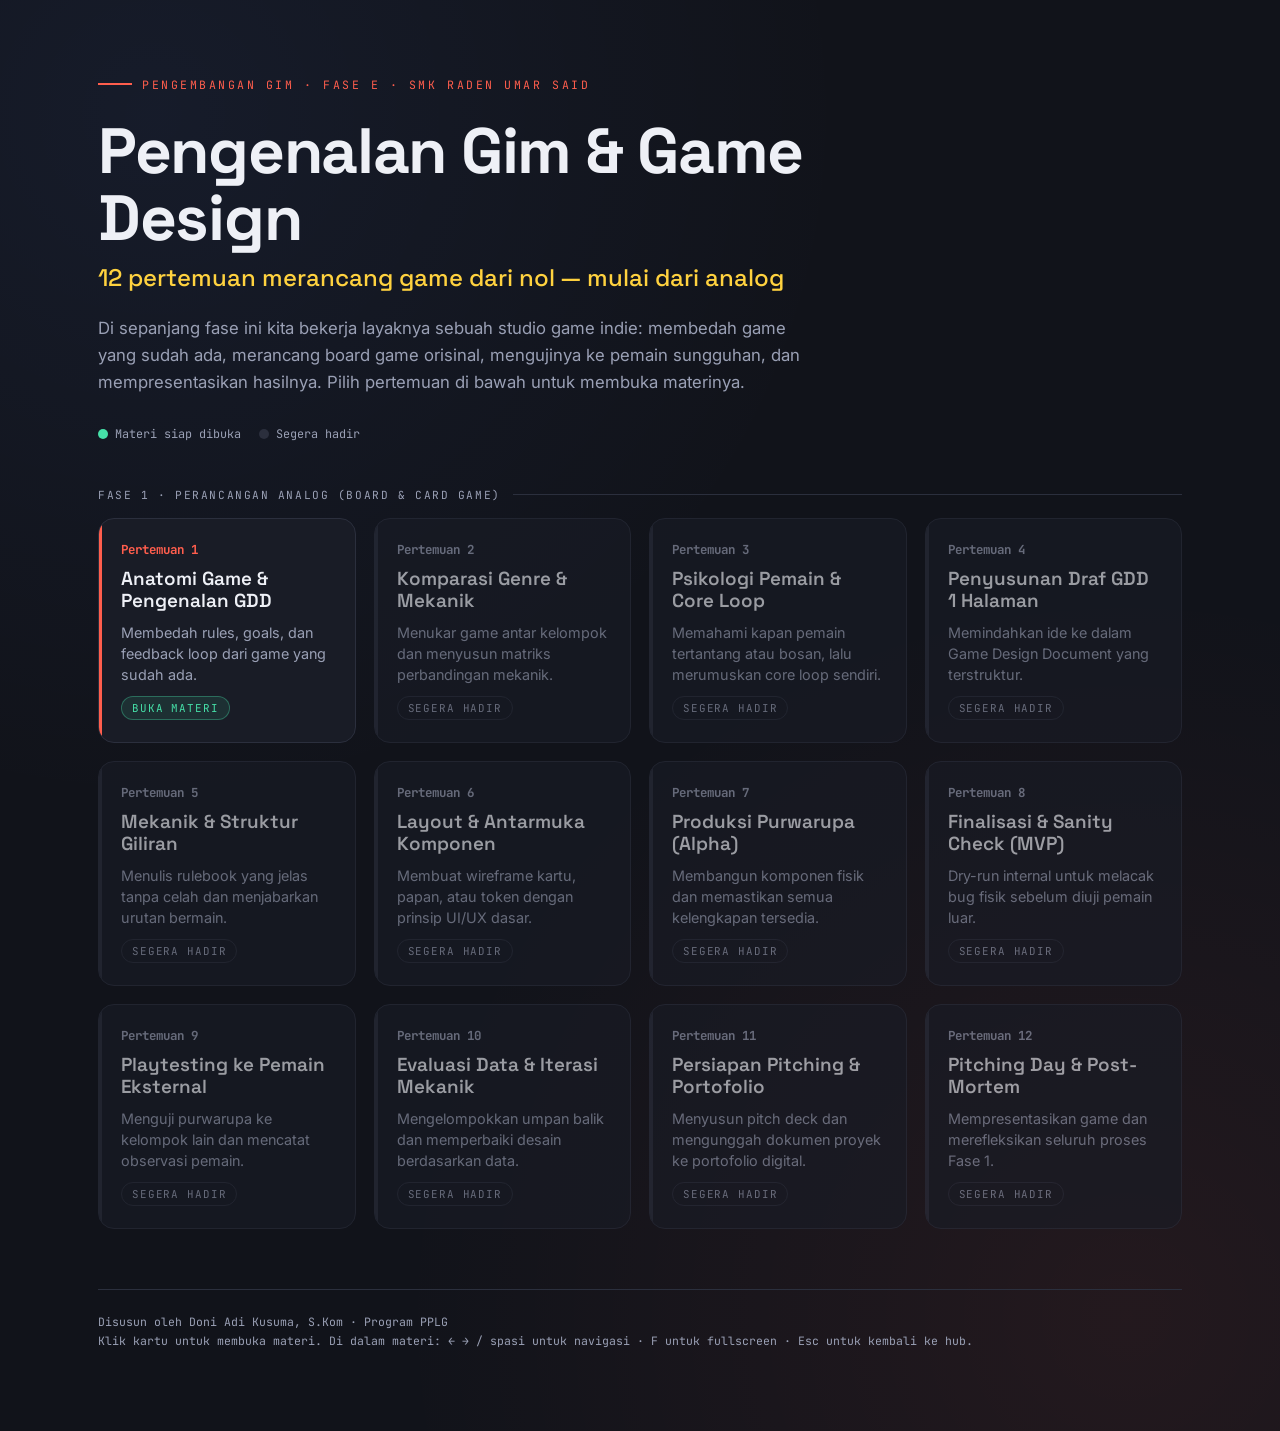
==== index.html @ 3c51e8c2 "init" ====
<!DOCTYPE html>
<html lang="id">
<head>
<meta charset="UTF-8">
<meta name="viewport" content="width=device-width, initial-scale=1.0">
<title>Pengembangan Gim · Fase E — Hub Materi</title>
<link rel="preconnect" href="https://fonts.googleapis.com">
<link rel="preconnect" href="https://fonts.gstatic.com" crossorigin>
<link href="https://fonts.googleapis.com/css2?family=Space+Grotesk:wght@400;500;600;700&family=Inter:wght@400;500;600&family=JetBrains+Mono:wght@500;700&display=swap" rel="stylesheet">
<link rel="stylesheet" href="css/style.css">
</head>
<body>
  <div class="home-wrap home">
    <div class="topbar">Pengembangan Gim · Fase E · SMK Raden Umar Said</div>
    <h1>Pengenalan Gim &amp; Game Design</h1>
    <div class="sub">12 pertemuan merancang game dari nol — mulai dari analog</div>
    <p class="intro">Di sepanjang fase ini kita bekerja layaknya sebuah studio game indie: membedah game yang sudah ada, merancang board game orisinal, mengujinya ke pemain sungguhan, dan mempresentasikan hasilnya. Pilih pertemuan di bawah untuk membuka materinya.</p>
    <div class="legend">
      <span><span class="ld ready"></span> Materi siap dibuka</span>
      <span><span class="ld soon"></span> Segera hadir</span>
    </div>

    <div class="phase-tag">Fase 1 · Perancangan Analog (Board &amp; Card Game)</div>
    <div class="grid" id="grid"></div>

    <div class="home-foot">
      Disusun oleh Doni Adi Kusuma, S.Kom · Program PPLG<br>
      Klik kartu untuk membuka materi. Di dalam materi: &larr; &rarr; / spasi untuk navigasi · F untuk fullscreen · Esc untuk kembali ke hub.
    </div>
  </div>

  <script src="js/meetings.js"></script>
  <script src="js/hub.js"></script>
</body>
</html>
---- css/style.css ----
/* ============================================================
   Pengembangan Gim · Fase E — Shared Stylesheet
   Dipakai oleh hub (index.html) dan semua halaman materi.
   ============================================================ */
:root{
  --bg:#11131a; --panel:#191c26; --panel2:#1f2330;
  --ink:#eef0f6; --muted:#9aa0b5; --line:#2b2f3d;
  --accent:#ff5e4d; --accent2:#46e0a8; --accent3:#ffd23f; --blue:#5b8cff;
  --disp:'Space Grotesk',sans-serif; --body:'Inter',sans-serif; --mono:'JetBrains Mono',monospace;
}
*{box-sizing:border-box;margin:0;padding:0}
html{scroll-behavior:smooth}
body{
  background:var(--bg);color:var(--ink);font-family:var(--body);min-height:100vh;
  background-image:radial-gradient(circle at 12% 8%, rgba(91,140,255,.07), transparent 40%),
                   radial-gradient(circle at 88% 92%, rgba(255,94,77,.08), transparent 42%);
}
@media(prefers-reduced-motion:reduce){*{animation:none!important;transition:none!important;scroll-behavior:auto}}
@keyframes fade{from{opacity:0;transform:translateY(12px)}to{opacity:1;transform:none}}

/* ---------- HUB ---------- */
.home-wrap{max-width:1180px;margin:0 auto;padding:clamp(40px,6vw,90px) clamp(22px,5vw,48px) 80px;animation:fade .4s ease}
.topbar{font-family:var(--mono);font-size:.72rem;letter-spacing:.22em;text-transform:uppercase;color:var(--accent);display:flex;align-items:center;gap:10px;margin-bottom:26px}
.topbar::before{content:"";width:34px;height:2px;background:var(--accent)}
.home h1{font-family:var(--disp);font-weight:700;font-size:clamp(2.3rem,5.5vw,4rem);line-height:1.05;letter-spacing:-.02em;max-width:18ch}
.home .sub{font-family:var(--disp);color:var(--accent3);font-size:clamp(1.05rem,2vw,1.5rem);font-weight:500;margin-top:10px}
.home .intro{color:var(--muted);font-size:1.05rem;line-height:1.6;max-width:64ch;margin-top:22px}
.legend{display:flex;gap:18px;flex-wrap:wrap;margin-top:30px;font-family:var(--mono);font-size:.74rem;color:var(--muted)}
.legend span{display:flex;align-items:center;gap:7px}
.ld{width:10px;height:10px;border-radius:50%}
.ld.ready{background:var(--accent2)} .ld.soon{background:var(--line)}
.phase-tag{font-family:var(--mono);font-size:.7rem;letter-spacing:.14em;color:var(--muted);text-transform:uppercase;margin:46px 0 16px;display:flex;align-items:center;gap:12px}
.phase-tag::after{content:"";flex:1;height:1px;background:var(--line)}
.grid{display:grid;grid-template-columns:repeat(auto-fill,minmax(250px,1fr));gap:18px}
.meet{
  background:var(--panel);border:1px solid var(--line);border-radius:16px;padding:22px;
  text-align:left;cursor:pointer;font:inherit;color:inherit;position:relative;overflow:hidden;
  transition:.18s;display:flex;flex-direction:column;gap:10px;min-height:172px;text-decoration:none;
}
.meet::before{content:"";position:absolute;left:0;top:0;bottom:0;width:3px;background:var(--line);transition:.18s}
.meet.ready::before{background:var(--accent)}
.meet:hover{transform:translateY(-3px);border-color:var(--accent)}
.meet.soon{cursor:default;opacity:.62}
.meet.soon:hover{transform:none;border-color:var(--line)}
.meet .pn{font-family:var(--mono);font-size:.78rem;color:var(--accent);font-weight:700}
.meet.soon .pn{color:var(--muted)}
.meet h3{font-family:var(--disp);font-weight:600;font-size:1.18rem;line-height:1.2}
.meet p{color:var(--muted);font-size:.9rem;line-height:1.45;flex:1}
.meet .status{font-family:var(--mono);font-size:.68rem;letter-spacing:.08em;text-transform:uppercase;align-self:flex-start;padding:4px 10px;border-radius:999px;border:1px solid var(--line)}
.meet.ready .status{color:var(--accent2);border-color:rgba(70,224,168,.35);background:rgba(70,224,168,.1)}
.meet.soon .status{color:var(--muted)}
.home-foot{margin-top:60px;font-family:var(--mono);font-size:.72rem;color:var(--muted);border-top:1px solid var(--line);padding-top:22px;line-height:1.7}

/* ---------- DECK (halaman materi) ---------- */
.deck{height:100vh;width:100vw;position:fixed;inset:0;background:var(--bg)}
.slide{position:absolute;inset:0;display:none;padding:clamp(28px,5vw,72px) clamp(28px,5vw,72px) 88px;flex-direction:column;animation:fade .45s ease}
.slide.shown{display:flex}
.slide.cover{justify-content:center}
.eyebrow{font-family:var(--mono);font-size:.72rem;letter-spacing:.22em;text-transform:uppercase;color:var(--accent);display:flex;align-items:center;gap:10px;margin-bottom:18px}
.eyebrow::before{content:"";width:30px;height:2px;background:var(--accent)}
h2{font-family:var(--disp);font-weight:600;line-height:1.1;letter-spacing:-.01em}
.slide h1{font-family:var(--disp);font-weight:700;line-height:1.04;letter-spacing:-.02em;font-size:clamp(2.4rem,6.5vw,5.2rem)}
.lead{font-size:clamp(1rem,1.5vw,1.25rem);color:var(--muted);max-width:62ch;line-height:1.55}
.slide .csub{font-size:clamp(1.05rem,2vw,1.5rem);color:var(--accent3);font-family:var(--disp);font-weight:500;margin-top:8px}
.body-wrap{flex:1;display:flex;flex-direction:column;justify-content:center;min-height:0}
.grid2{display:grid;grid-template-columns:1fr 1fr;gap:22px;margin-top:26px}
.grid3{display:grid;grid-template-columns:repeat(3,1fr);gap:18px;margin-top:26px}
.card{background:var(--panel);border:1px solid var(--line);border-radius:16px;padding:22px 24px;position:relative}
.card .num{font-family:var(--mono);font-size:.8rem;color:var(--accent);font-weight:700}
.card h3{font-family:var(--disp);font-weight:600;font-size:1.15rem;margin:8px 0 8px}
.card p{color:var(--muted);font-size:.95rem;line-height:1.5}
.term{color:var(--accent3);font-weight:600}
.en{font-style:italic;color:var(--blue)}
.loop{display:flex;align-items:center;justify-content:center;gap:14px;flex-wrap:wrap;margin-top:30px}
.node{background:var(--panel);border:1.5px solid var(--line);border-radius:14px;padding:18px 22px;text-align:center;min-width:150px}
.node .lbl{font-family:var(--disp);font-weight:600;font-size:1.05rem}
.node .desc{font-size:.8rem;color:var(--muted);margin-top:4px}
.arrow{font-family:var(--mono);color:var(--accent);font-size:1.5rem}
.node.act{border-color:var(--accent)} .node.rule{border-color:var(--blue)} .node.fb{border-color:var(--accent2)}
.steps{display:flex;flex-direction:column;gap:14px;margin-top:24px}
.step{display:flex;gap:18px;align-items:flex-start}
.step .dot{flex:none;width:40px;height:40px;border-radius:50%;background:var(--panel);border:1.5px solid var(--accent);display:grid;place-items:center;font-family:var(--mono);font-weight:700;color:var(--accent)}
.step .txt{padding-top:7px;font-size:1.02rem;line-height:1.5}
.step .txt b{color:var(--accent3)}
.refgames{display:grid;grid-template-columns:repeat(4,1fr);gap:14px;margin-top:26px}
.ref{background:var(--panel);border:1px solid var(--line);border-radius:14px;padding:18px;text-align:center}
.ref .ico{font-size:1.9rem} .ref .nm{font-family:var(--disp);font-weight:600;margin-top:6px}
.ref .mc{font-size:.78rem;color:var(--muted);margin-top:6px;line-height:1.4}
.check{display:flex;flex-direction:column;gap:12px;margin-top:24px}
.check li{list-style:none;display:flex;gap:12px;align-items:center;font-size:1.05rem}
.check .box{width:22px;height:22px;border:2px solid var(--accent2);border-radius:6px;flex:none}
.pill{display:inline-block;font-family:var(--mono);font-size:.74rem;background:rgba(70,224,168,.12);color:var(--accent2);border:1px solid rgba(70,224,168,.3);padding:5px 12px;border-radius:999px;letter-spacing:.06em}

/* deck chrome */
.deck-prog{position:fixed;top:0;left:0;height:3px;background:var(--accent);z-index:60;transition:width .35s}
.deck-nav{position:fixed;bottom:22px;right:28px;display:flex;align-items:center;gap:14px;z-index:50}
.deck-nav button{background:var(--panel);border:1px solid var(--line);color:var(--ink);width:42px;height:42px;border-radius:10px;cursor:pointer;font-size:1.1rem;transition:.15s}
.deck-nav button:hover{border-color:var(--accent);color:var(--accent)}
.deck-nav button:focus-visible{outline:2px solid var(--accent);outline-offset:2px}
.deck-counter{font-family:var(--mono);font-size:.85rem;color:var(--muted)}
.home-btn{position:fixed;top:20px;left:28px;z-index:50;background:var(--panel);border:1px solid var(--line);color:var(--muted);font-family:var(--mono);font-size:.74rem;letter-spacing:.08em;padding:9px 16px;border-radius:10px;cursor:pointer;transition:.15s;display:flex;align-items:center;gap:8px;text-decoration:none}
.home-btn:hover{border-color:var(--accent);color:var(--accent)}
.deck-hint{position:fixed;bottom:26px;left:28px;font-family:var(--mono);font-size:.72rem;color:var(--muted);z-index:50}

@media(max-width:720px){
  .grid2,.grid3,.refgames{grid-template-columns:1fr}
  .loop{flex-direction:column}.arrow{transform:rotate(90deg)}
  .deck-hint{display:none}
}
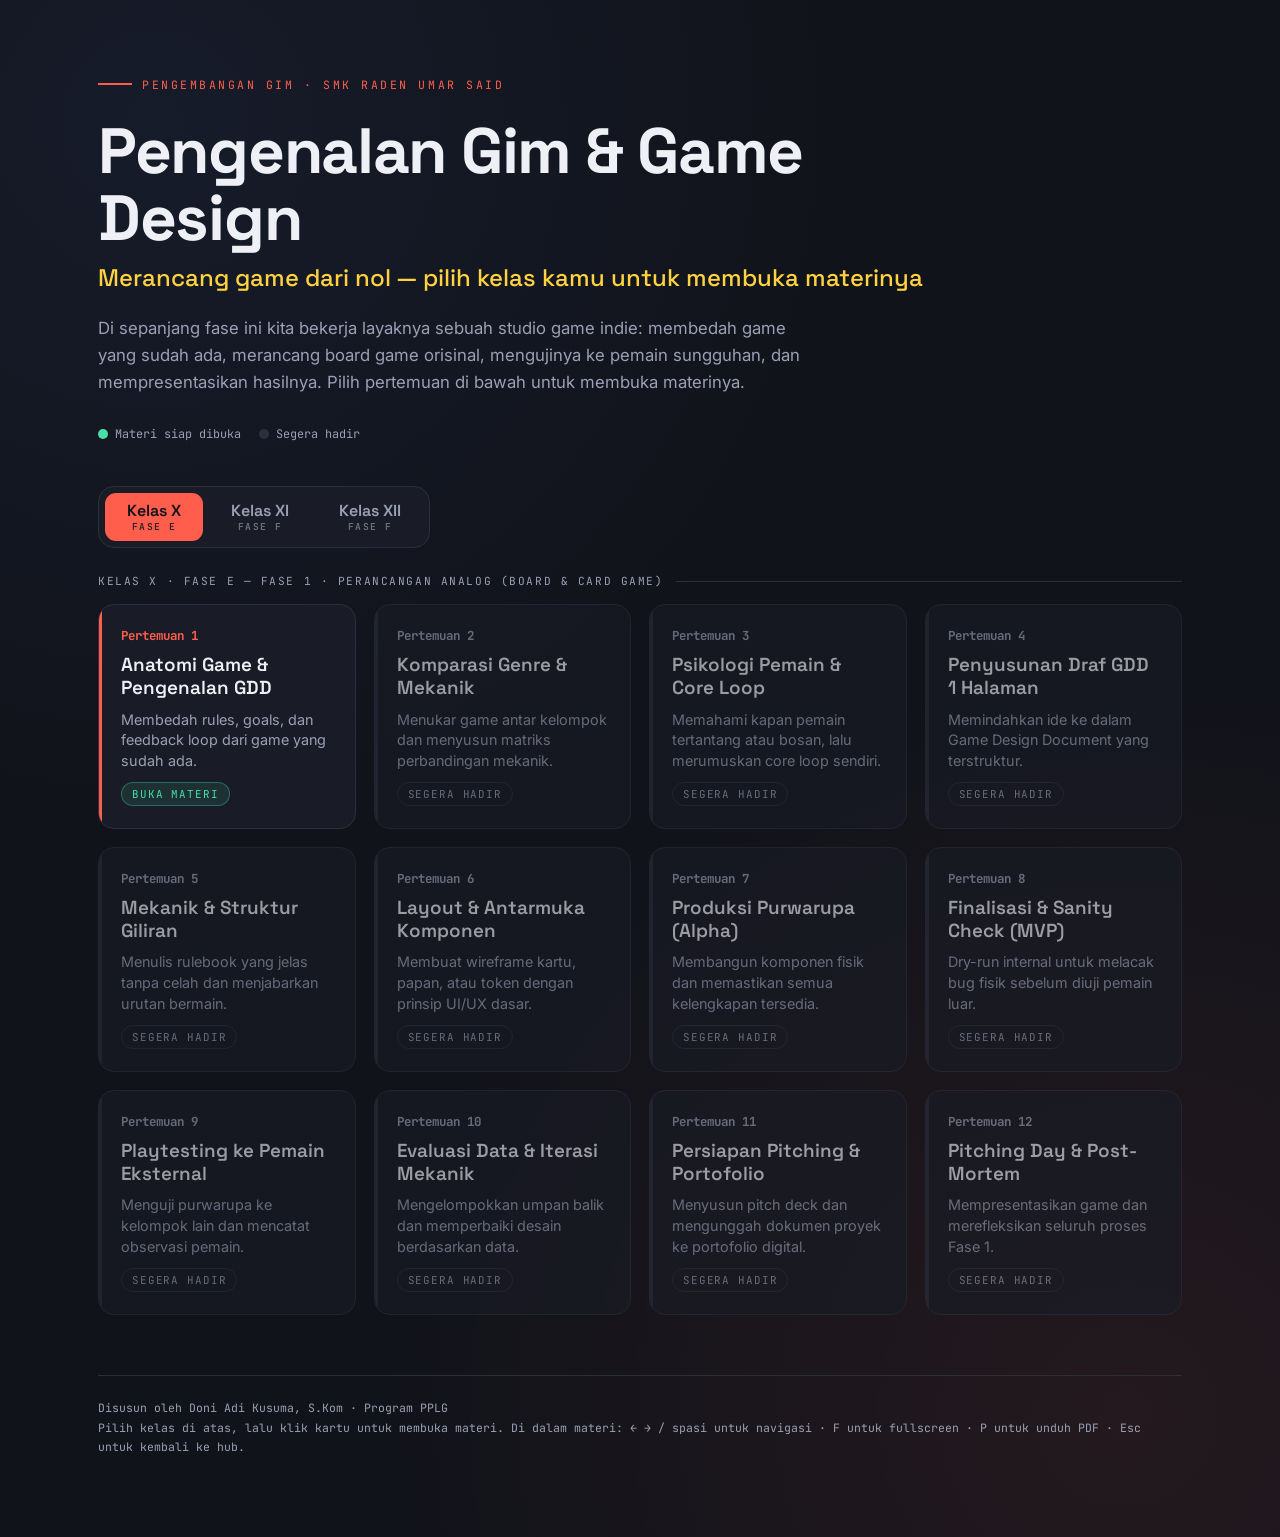
==== commit 329fa4f9: "refactor code and add selection grade feature and dnownload pdf" ====
--- a/index.html
+++ b/index.html
@@ -11,21 +11,22 @@
 </head>
 <body>
   <div class="home-wrap home">
-    <div class="topbar">Pengembangan Gim · Fase E · SMK Raden Umar Said</div>
+    <div class="topbar">Pengembangan Gim · SMK Raden Umar Said</div>
     <h1>Pengenalan Gim &amp; Game Design</h1>
-    <div class="sub">12 pertemuan merancang game dari nol — mulai dari analog</div>
+    <div class="sub">Merancang game dari nol — pilih kelas kamu untuk membuka materinya</div>
     <p class="intro">Di sepanjang fase ini kita bekerja layaknya sebuah studio game indie: membedah game yang sudah ada, merancang board game orisinal, mengujinya ke pemain sungguhan, dan mempresentasikan hasilnya. Pilih pertemuan di bawah untuk membuka materinya.</p>
     <div class="legend">
       <span><span class="ld ready"></span> Materi siap dibuka</span>
       <span><span class="ld soon"></span> Segera hadir</span>
     </div>
 
-    <div class="phase-tag">Fase 1 · Perancangan Analog (Board &amp; Card Game)</div>
+    <div class="grade-tabs" id="gradeTabs" role="tablist" aria-label="Pilih kelas"></div>
+    <div class="phase-tag" id="phaseTag"></div>
     <div class="grid" id="grid"></div>
 
     <div class="home-foot">
       Disusun oleh Doni Adi Kusuma, S.Kom · Program PPLG<br>
-      Klik kartu untuk membuka materi. Di dalam materi: &larr; &rarr; / spasi untuk navigasi · F untuk fullscreen · Esc untuk kembali ke hub.
+      Pilih kelas di atas, lalu klik kartu untuk membuka materi. Di dalam materi: &larr; &rarr; / spasi untuk navigasi · F untuk fullscreen · P untuk unduh PDF · Esc untuk kembali ke hub.
     </div>
   </div>
 
--- a/css/style.css
+++ b/css/style.css
@@ -1,109 +1,808 @@
 /* ============================================================
    Pengembangan Gim · Fase E — Shared Stylesheet
    Dipakai oleh hub (index.html) dan semua halaman materi.
-   ============================================================ */
-:root{
-  --bg:#11131a; --panel:#191c26; --panel2:#1f2330;
-  --ink:#eef0f6; --muted:#9aa0b5; --line:#2b2f3d;
-  --accent:#ff5e4d; --accent2:#46e0a8; --accent3:#ffd23f; --blue:#5b8cff;
-  --disp:'Space Grotesk',sans-serif; --body:'Inter',sans-serif; --mono:'JetBrains Mono',monospace;
-}
-*{box-sizing:border-box;margin:0;padding:0}
-html{scroll-behavior:smooth}
-body{
-  background:var(--bg);color:var(--ink);font-family:var(--body);min-height:100vh;
-  background-image:radial-gradient(circle at 12% 8%, rgba(91,140,255,.07), transparent 40%),
-                   radial-gradient(circle at 88% 92%, rgba(255,94,77,.08), transparent 42%);
-}
-@media(prefers-reduced-motion:reduce){*{animation:none!important;transition:none!important;scroll-behavior:auto}}
-@keyframes fade{from{opacity:0;transform:translateY(12px)}to{opacity:1;transform:none}}
-
-/* ---------- HUB ---------- */
-.home-wrap{max-width:1180px;margin:0 auto;padding:clamp(40px,6vw,90px) clamp(22px,5vw,48px) 80px;animation:fade .4s ease}
-.topbar{font-family:var(--mono);font-size:.72rem;letter-spacing:.22em;text-transform:uppercase;color:var(--accent);display:flex;align-items:center;gap:10px;margin-bottom:26px}
-.topbar::before{content:"";width:34px;height:2px;background:var(--accent)}
-.home h1{font-family:var(--disp);font-weight:700;font-size:clamp(2.3rem,5.5vw,4rem);line-height:1.05;letter-spacing:-.02em;max-width:18ch}
-.home .sub{font-family:var(--disp);color:var(--accent3);font-size:clamp(1.05rem,2vw,1.5rem);font-weight:500;margin-top:10px}
-.home .intro{color:var(--muted);font-size:1.05rem;line-height:1.6;max-width:64ch;margin-top:22px}
-.legend{display:flex;gap:18px;flex-wrap:wrap;margin-top:30px;font-family:var(--mono);font-size:.74rem;color:var(--muted)}
-.legend span{display:flex;align-items:center;gap:7px}
-.ld{width:10px;height:10px;border-radius:50%}
-.ld.ready{background:var(--accent2)} .ld.soon{background:var(--line)}
-.phase-tag{font-family:var(--mono);font-size:.7rem;letter-spacing:.14em;color:var(--muted);text-transform:uppercase;margin:46px 0 16px;display:flex;align-items:center;gap:12px}
-.phase-tag::after{content:"";flex:1;height:1px;background:var(--line)}
-.grid{display:grid;grid-template-columns:repeat(auto-fill,minmax(250px,1fr));gap:18px}
-.meet{
-  background:var(--panel);border:1px solid var(--line);border-radius:16px;padding:22px;
-  text-align:left;cursor:pointer;font:inherit;color:inherit;position:relative;overflow:hidden;
-  transition:.18s;display:flex;flex-direction:column;gap:10px;min-height:172px;text-decoration:none;
-}
-.meet::before{content:"";position:absolute;left:0;top:0;bottom:0;width:3px;background:var(--line);transition:.18s}
-.meet.ready::before{background:var(--accent)}
-.meet:hover{transform:translateY(-3px);border-color:var(--accent)}
-.meet.soon{cursor:default;opacity:.62}
-.meet.soon:hover{transform:none;border-color:var(--line)}
-.meet .pn{font-family:var(--mono);font-size:.78rem;color:var(--accent);font-weight:700}
-.meet.soon .pn{color:var(--muted)}
-.meet h3{font-family:var(--disp);font-weight:600;font-size:1.18rem;line-height:1.2}
-.meet p{color:var(--muted);font-size:.9rem;line-height:1.45;flex:1}
-.meet .status{font-family:var(--mono);font-size:.68rem;letter-spacing:.08em;text-transform:uppercase;align-self:flex-start;padding:4px 10px;border-radius:999px;border:1px solid var(--line)}
-.meet.ready .status{color:var(--accent2);border-color:rgba(70,224,168,.35);background:rgba(70,224,168,.1)}
-.meet.soon .status{color:var(--muted)}
-.home-foot{margin-top:60px;font-family:var(--mono);font-size:.72rem;color:var(--muted);border-top:1px solid var(--line);padding-top:22px;line-height:1.7}
-
-/* ---------- DECK (halaman materi) ---------- */
-.deck{height:100vh;width:100vw;position:fixed;inset:0;background:var(--bg)}
-.slide{position:absolute;inset:0;display:none;padding:clamp(28px,5vw,72px) clamp(28px,5vw,72px) 88px;flex-direction:column;animation:fade .45s ease}
-.slide.shown{display:flex}
-.slide.cover{justify-content:center}
-.eyebrow{font-family:var(--mono);font-size:.72rem;letter-spacing:.22em;text-transform:uppercase;color:var(--accent);display:flex;align-items:center;gap:10px;margin-bottom:18px}
-.eyebrow::before{content:"";width:30px;height:2px;background:var(--accent)}
-h2{font-family:var(--disp);font-weight:600;line-height:1.1;letter-spacing:-.01em}
-.slide h1{font-family:var(--disp);font-weight:700;line-height:1.04;letter-spacing:-.02em;font-size:clamp(2.4rem,6.5vw,5.2rem)}
-.lead{font-size:clamp(1rem,1.5vw,1.25rem);color:var(--muted);max-width:62ch;line-height:1.55}
-.slide .csub{font-size:clamp(1.05rem,2vw,1.5rem);color:var(--accent3);font-family:var(--disp);font-weight:500;margin-top:8px}
-.body-wrap{flex:1;display:flex;flex-direction:column;justify-content:center;min-height:0}
-.grid2{display:grid;grid-template-columns:1fr 1fr;gap:22px;margin-top:26px}
-.grid3{display:grid;grid-template-columns:repeat(3,1fr);gap:18px;margin-top:26px}
-.card{background:var(--panel);border:1px solid var(--line);border-radius:16px;padding:22px 24px;position:relative}
-.card .num{font-family:var(--mono);font-size:.8rem;color:var(--accent);font-weight:700}
-.card h3{font-family:var(--disp);font-weight:600;font-size:1.15rem;margin:8px 0 8px}
-.card p{color:var(--muted);font-size:.95rem;line-height:1.5}
-.term{color:var(--accent3);font-weight:600}
-.en{font-style:italic;color:var(--blue)}
-.loop{display:flex;align-items:center;justify-content:center;gap:14px;flex-wrap:wrap;margin-top:30px}
-.node{background:var(--panel);border:1.5px solid var(--line);border-radius:14px;padding:18px 22px;text-align:center;min-width:150px}
-.node .lbl{font-family:var(--disp);font-weight:600;font-size:1.05rem}
-.node .desc{font-size:.8rem;color:var(--muted);margin-top:4px}
-.arrow{font-family:var(--mono);color:var(--accent);font-size:1.5rem}
-.node.act{border-color:var(--accent)} .node.rule{border-color:var(--blue)} .node.fb{border-color:var(--accent2)}
-.steps{display:flex;flex-direction:column;gap:14px;margin-top:24px}
-.step{display:flex;gap:18px;align-items:flex-start}
-.step .dot{flex:none;width:40px;height:40px;border-radius:50%;background:var(--panel);border:1.5px solid var(--accent);display:grid;place-items:center;font-family:var(--mono);font-weight:700;color:var(--accent)}
-.step .txt{padding-top:7px;font-size:1.02rem;line-height:1.5}
-.step .txt b{color:var(--accent3)}
-.refgames{display:grid;grid-template-columns:repeat(4,1fr);gap:14px;margin-top:26px}
-.ref{background:var(--panel);border:1px solid var(--line);border-radius:14px;padding:18px;text-align:center}
-.ref .ico{font-size:1.9rem} .ref .nm{font-family:var(--disp);font-weight:600;margin-top:6px}
-.ref .mc{font-size:.78rem;color:var(--muted);margin-top:6px;line-height:1.4}
-.check{display:flex;flex-direction:column;gap:12px;margin-top:24px}
-.check li{list-style:none;display:flex;gap:12px;align-items:center;font-size:1.05rem}
-.check .box{width:22px;height:22px;border:2px solid var(--accent2);border-radius:6px;flex:none}
-.pill{display:inline-block;font-family:var(--mono);font-size:.74rem;background:rgba(70,224,168,.12);color:var(--accent2);border:1px solid rgba(70,224,168,.3);padding:5px 12px;border-radius:999px;letter-spacing:.06em}
-
-/* deck chrome */
-.deck-prog{position:fixed;top:0;left:0;height:3px;background:var(--accent);z-index:60;transition:width .35s}
-.deck-nav{position:fixed;bottom:22px;right:28px;display:flex;align-items:center;gap:14px;z-index:50}
-.deck-nav button{background:var(--panel);border:1px solid var(--line);color:var(--ink);width:42px;height:42px;border-radius:10px;cursor:pointer;font-size:1.1rem;transition:.15s}
-.deck-nav button:hover{border-color:var(--accent);color:var(--accent)}
-.deck-nav button:focus-visible{outline:2px solid var(--accent);outline-offset:2px}
-.deck-counter{font-family:var(--mono);font-size:.85rem;color:var(--muted)}
-.home-btn{position:fixed;top:20px;left:28px;z-index:50;background:var(--panel);border:1px solid var(--line);color:var(--muted);font-family:var(--mono);font-size:.74rem;letter-spacing:.08em;padding:9px 16px;border-radius:10px;cursor:pointer;transition:.15s;display:flex;align-items:center;gap:8px;text-decoration:none}
-.home-btn:hover{border-color:var(--accent);color:var(--accent)}
-.deck-hint{position:fixed;bottom:26px;left:28px;font-family:var(--mono);font-size:.72rem;color:var(--muted);z-index:50}
-
-@media(max-width:720px){
-  .grid2,.grid3,.refgames{grid-template-columns:1fr}
-  .loop{flex-direction:column}.arrow{transform:rotate(90deg)}
-  .deck-hint{display:none}
-}
+
+   Daftar isi:
+     1. Design tokens (:root)
+     2. Reset & base
+     3. Animasi
+     4. Hub (halaman index)
+     5. Deck — kerangka & tipografi slide
+     6. Deck — komponen konten
+     7. Deck — chrome (navigasi, tombol, progress)
+     8. Responsif
+     9. Cetak / Unduh PDF
+   ============================================================ */
+
+
+/* ============================================================
+   1. DESIGN TOKENS
+   ============================================================ */
+:root {
+  /* warna */
+  --bg:      #11131a;
+  --panel:   #191c26;
+  --panel2:  #1f2330;
+  --ink:     #eef0f6;
+  --muted:   #9aa0b5;
+  --line:    #2b2f3d;
+  --accent:  #ff5e4d;
+  --accent2: #46e0a8;
+  --accent3: #ffd23f;
+  --blue:    #5b8cff;
+
+  /* font */
+  --disp: 'Space Grotesk', sans-serif;
+  --body: 'Inter', sans-serif;
+  --mono: 'JetBrains Mono', monospace;
+}
+
+
+/* ============================================================
+   2. RESET & BASE
+   ============================================================ */
+* {
+  box-sizing: border-box;
+  margin: 0;
+  padding: 0;
+}
+
+html {
+  scroll-behavior: smooth;
+}
+
+body {
+  min-height: 100vh;
+  background: var(--bg);
+  color: var(--ink);
+  font-family: var(--body);
+  background-image:
+    radial-gradient(circle at 12% 8%,  rgba(91,140,255,.07), transparent 40%),
+    radial-gradient(circle at 88% 92%, rgba(255,94,77,.08), transparent 42%);
+}
+
+
+/* ============================================================
+   3. ANIMASI
+   ============================================================ */
+@keyframes fade {
+  from { opacity: 0; transform: translateY(12px); }
+  to   { opacity: 1; transform: none; }
+}
+
+@media (prefers-reduced-motion: reduce) {
+  * {
+    animation: none !important;
+    transition: none !important;
+    scroll-behavior: auto;
+  }
+}
+
+
+/* ============================================================
+   4. HUB (halaman index)
+   ============================================================ */
+.home-wrap {
+  max-width: 1180px;
+  margin: 0 auto;
+  padding: clamp(40px,6vw,90px) clamp(22px,5vw,48px) 80px;
+  animation: fade .4s ease;
+}
+
+/* --- hero --- */
+.topbar {
+  display: flex;
+  align-items: center;
+  gap: 10px;
+  margin-bottom: 26px;
+  font-family: var(--mono);
+  font-size: .72rem;
+  letter-spacing: .22em;
+  text-transform: uppercase;
+  color: var(--accent);
+}
+.topbar::before {
+  content: "";
+  width: 34px;
+  height: 2px;
+  background: var(--accent);
+}
+
+.home h1 {
+  max-width: 18ch;
+  font-family: var(--disp);
+  font-weight: 700;
+  font-size: clamp(2.3rem,5.5vw,4rem);
+  line-height: 1.05;
+  letter-spacing: -.02em;
+}
+.home .sub {
+  margin-top: 10px;
+  font-family: var(--disp);
+  font-weight: 500;
+  font-size: clamp(1.05rem,2vw,1.5rem);
+  color: var(--accent3);
+}
+.home .intro {
+  max-width: 64ch;
+  margin-top: 22px;
+  font-size: 1.05rem;
+  line-height: 1.6;
+  color: var(--muted);
+}
+
+/* --- legenda status --- */
+.legend {
+  display: flex;
+  flex-wrap: wrap;
+  gap: 18px;
+  margin-top: 30px;
+  font-family: var(--mono);
+  font-size: .74rem;
+  color: var(--muted);
+}
+.legend span {
+  display: flex;
+  align-items: center;
+  gap: 7px;
+}
+.ld {
+  width: 10px;
+  height: 10px;
+  border-radius: 50%;
+}
+.ld.ready { background: var(--accent2); }
+.ld.soon  { background: var(--line); }
+
+/* --- label fase di atas grid --- */
+.phase-tag {
+  display: flex;
+  align-items: center;
+  gap: 12px;
+  margin: 22px 0 16px;
+  font-family: var(--mono);
+  font-size: .7rem;
+  letter-spacing: .14em;
+  text-transform: uppercase;
+  color: var(--muted);
+}
+.phase-tag::after {
+  content: "";
+  flex: 1;
+  height: 1px;
+  background: var(--line);
+}
+
+/* --- tab kelas (X / XI / XII) --- */
+.grade-tabs {
+  display: inline-flex;
+  flex-wrap: wrap;
+  gap: 6px;
+  margin: 44px 0 4px;
+  padding: 6px;
+  background: var(--panel);
+  border: 1px solid var(--line);
+  border-radius: 16px;
+}
+.grade-tab {
+  display: flex;
+  flex-direction: column;
+  align-items: center;
+  gap: 1px;
+  padding: 9px 22px;
+  background: transparent;
+  border: 0;
+  border-radius: 11px;
+  cursor: pointer;
+  font-family: var(--disp);
+  font-weight: 600;
+  font-size: 1rem;
+  line-height: 1.15;
+  color: var(--muted);
+  transition: .18s;
+}
+.grade-tab .gt-sub {
+  font-family: var(--mono);
+  font-size: .6rem;
+  letter-spacing: .14em;
+  text-transform: uppercase;
+  opacity: .65;
+}
+.grade-tab:hover { color: var(--ink); }
+.grade-tab.active {
+  background: var(--accent);
+  color: #11131a;
+}
+.grade-tab.active .gt-sub { opacity: .85; }
+.grade-tab:focus-visible {
+  outline: 2px solid var(--accent);
+  outline-offset: 2px;
+}
+
+/* --- grid kartu pertemuan --- */
+.grid {
+  display: grid;
+  grid-template-columns: repeat(auto-fill, minmax(250px,1fr));
+  gap: 18px;
+}
+.grid.swap { animation: fade .35s ease; }
+
+.meet {
+  position: relative;
+  display: flex;
+  flex-direction: column;
+  gap: 10px;
+  min-height: 172px;
+  padding: 22px;
+  background: var(--panel);
+  border: 1px solid var(--line);
+  border-radius: 16px;
+  overflow: hidden;
+  text-align: left;
+  text-decoration: none;
+  cursor: pointer;
+  font: inherit;
+  color: inherit;
+  transition: .18s;
+}
+.meet::before {
+  content: "";
+  position: absolute;
+  left: 0;
+  top: 0;
+  bottom: 0;
+  width: 3px;
+  background: var(--line);
+  transition: .18s;
+}
+.meet.ready::before { background: var(--accent); }
+.meet:hover {
+  transform: translateY(-3px);
+  border-color: var(--accent);
+}
+.meet.soon {
+  opacity: .62;
+  cursor: default;
+}
+.meet.soon:hover {
+  transform: none;
+  border-color: var(--line);
+}
+.meet .pn {
+  font-family: var(--mono);
+  font-size: .78rem;
+  font-weight: 700;
+  color: var(--accent);
+}
+.meet.soon .pn { color: var(--muted); }
+.meet h3 {
+  font-family: var(--disp);
+  font-weight: 600;
+  font-size: 1.18rem;
+  line-height: 1.2;
+}
+.meet p {
+  flex: 1;
+  font-size: .9rem;
+  line-height: 1.45;
+  color: var(--muted);
+}
+.meet .status {
+  align-self: flex-start;
+  padding: 4px 10px;
+  border: 1px solid var(--line);
+  border-radius: 999px;
+  font-family: var(--mono);
+  font-size: .68rem;
+  letter-spacing: .08em;
+  text-transform: uppercase;
+}
+.meet.ready .status {
+  color: var(--accent2);
+  border-color: rgba(70,224,168,.35);
+  background: rgba(70,224,168,.1);
+}
+.meet.soon .status { color: var(--muted); }
+
+/* --- empty state (kelas belum ada materi) --- */
+.empty-state {
+  grid-column: 1 / -1;
+  padding: 58px 26px;
+  background: var(--panel);
+  border: 1px dashed var(--line);
+  border-radius: 18px;
+  text-align: center;
+}
+.empty-state .es-ico {
+  font-size: 2.4rem;
+  line-height: 1;
+}
+.empty-state h3 {
+  margin-top: 14px;
+  font-family: var(--disp);
+  font-weight: 600;
+  font-size: 1.4rem;
+}
+.empty-state p {
+  max-width: 48ch;
+  margin: 10px auto 0;
+  font-size: .96rem;
+  line-height: 1.6;
+  color: var(--muted);
+}
+
+/* --- footer --- */
+.home-foot {
+  margin-top: 60px;
+  padding-top: 22px;
+  border-top: 1px solid var(--line);
+  font-family: var(--mono);
+  font-size: .72rem;
+  line-height: 1.7;
+  color: var(--muted);
+}
+
+
+/* ============================================================
+   5. DECK — kerangka & tipografi slide
+   ============================================================ */
+.deck {
+  position: fixed;
+  inset: 0;
+  width: 100vw;
+  height: 100vh;
+  background: var(--bg);
+}
+
+.slide {
+  position: absolute;
+  inset: 0;
+  display: none;
+  flex-direction: column;
+  padding: clamp(28px,5vw,72px) clamp(28px,5vw,72px) 88px;
+  overflow-x: hidden;
+  overflow-y: auto;
+  animation: fade .45s ease;
+}
+.slide.shown { display: flex; }
+.slide.cover { justify-content: safe center; }
+
+.eyebrow {
+  display: flex;
+  align-items: center;
+  gap: 10px;
+  margin-bottom: 18px;
+  font-family: var(--mono);
+  font-size: .72rem;
+  letter-spacing: .22em;
+  text-transform: uppercase;
+  color: var(--accent);
+}
+.eyebrow::before {
+  content: "";
+  width: 30px;
+  height: 2px;
+  background: var(--accent);
+}
+
+h2 {
+  font-family: var(--disp);
+  font-weight: 600;
+  font-size: clamp(1.6rem,3.5vw,2.6rem);
+  line-height: 1.1;
+  letter-spacing: -.01em;
+}
+.slide h1 {
+  font-family: var(--disp);
+  font-weight: 700;
+  font-size: clamp(2.4rem,6.5vw,5.2rem);
+  line-height: 1.04;
+  letter-spacing: -.02em;
+}
+.lead {
+  max-width: 62ch;
+  font-size: clamp(1rem,1.5vw,1.25rem);
+  line-height: 1.55;
+  color: var(--muted);
+}
+.slide .csub {
+  margin-top: 8px;
+  font-family: var(--disp);
+  font-weight: 500;
+  font-size: clamp(1.05rem,2vw,1.5rem);
+  color: var(--accent3);
+}
+
+/* wadah konten utama yang menengahkan isi slide secara vertikal */
+.body-wrap {
+  flex: 1;
+  display: flex;
+  flex-direction: column;
+  justify-content: safe center;
+  min-height: 0;
+}
+
+
+/* ============================================================
+   6. DECK — komponen konten
+   ============================================================ */
+
+/* --- kartu konsep (grid 2 / 3 kolom) --- */
+.grid2 {
+  display: grid;
+  grid-template-columns: 1fr 1fr;
+  gap: 22px;
+  margin-top: 26px;
+}
+.grid3 {
+  display: grid;
+  grid-template-columns: repeat(3,1fr);
+  gap: 18px;
+  margin-top: 26px;
+}
+.card {
+  position: relative;
+  padding: 22px 24px;
+  background: var(--panel);
+  border: 1px solid var(--line);
+  border-radius: 16px;
+}
+.card .num {
+  font-family: var(--mono);
+  font-size: .8rem;
+  font-weight: 700;
+  color: var(--accent);
+}
+.card h3 {
+  margin: 8px 0;
+  font-family: var(--disp);
+  font-weight: 600;
+  font-size: 1.15rem;
+}
+.card p {
+  font-size: .95rem;
+  line-height: 1.5;
+  color: var(--muted);
+}
+
+/* --- penanda teks inline --- */
+.term {
+  font-weight: 600;
+  color: var(--accent3);
+}
+.en {
+  font-style: italic;
+  color: var(--blue);
+}
+
+/* --- diagram siklus (core loop) --- */
+.loop {
+  display: flex;
+  flex-wrap: wrap;
+  align-items: center;
+  justify-content: center;
+  gap: 14px;
+  margin-top: 30px;
+}
+.node {
+  min-width: 150px;
+  padding: 18px 22px;
+  background: var(--panel);
+  border: 1.5px solid var(--line);
+  border-radius: 14px;
+  text-align: center;
+}
+.node .lbl {
+  font-family: var(--disp);
+  font-weight: 600;
+  font-size: 1.05rem;
+}
+.node .desc {
+  margin-top: 4px;
+  font-size: .8rem;
+  color: var(--muted);
+}
+.node.act  { border-color: var(--accent); }
+.node.rule { border-color: var(--blue); }
+.node.fb   { border-color: var(--accent2); }
+.arrow {
+  font-family: var(--mono);
+  font-size: 1.5rem;
+  color: var(--accent);
+}
+
+/* --- langkah aktivitas bernomor --- */
+.steps {
+  display: flex;
+  flex-direction: column;
+  gap: 14px;
+  margin-top: 24px;
+}
+.step {
+  display: flex;
+  align-items: flex-start;
+  gap: 18px;
+}
+.step .dot {
+  flex: none;
+  display: grid;
+  place-items: center;
+  width: 40px;
+  height: 40px;
+  background: var(--panel);
+  border: 1.5px solid var(--accent);
+  border-radius: 50%;
+  font-family: var(--mono);
+  font-weight: 700;
+  color: var(--accent);
+}
+.step .txt {
+  padding-top: 7px;
+  font-size: 1.02rem;
+  line-height: 1.5;
+}
+.step .txt b { color: var(--accent3); }
+
+/* --- kartu game referensi (4 kolom) --- */
+.refgames {
+  display: grid;
+  grid-template-columns: repeat(4,1fr);
+  gap: 14px;
+  margin-top: 26px;
+}
+.ref {
+  padding: 18px;
+  background: var(--panel);
+  border: 1px solid var(--line);
+  border-radius: 14px;
+  text-align: center;
+}
+.ref .ico { font-size: 1.9rem; }
+.ref .nm {
+  margin-top: 6px;
+  font-family: var(--disp);
+  font-weight: 600;
+}
+.ref .mc {
+  margin-top: 6px;
+  font-size: .78rem;
+  line-height: 1.4;
+  color: var(--muted);
+}
+
+/* --- checklist penutup --- */
+.check {
+  display: flex;
+  flex-direction: column;
+  gap: 12px;
+  margin-top: 24px;
+}
+.check li {
+  display: flex;
+  align-items: center;
+  gap: 12px;
+  list-style: none;
+  font-size: 1.05rem;
+}
+.check .box {
+  flex: none;
+  width: 22px;
+  height: 22px;
+  border: 2px solid var(--accent2);
+  border-radius: 6px;
+}
+
+/* --- badge / pill --- */
+.pill {
+  display: inline-block;
+  padding: 5px 12px;
+  background: rgba(70,224,168,.12);
+  border: 1px solid rgba(70,224,168,.3);
+  border-radius: 999px;
+  font-family: var(--mono);
+  font-size: .74rem;
+  letter-spacing: .06em;
+  color: var(--accent2);
+}
+
+/* --- utilitas slide (dipakai berulang antar-pertemuan) --- */
+/* ukuran heading non-default */
+.h2-quote {
+  max-width: 18ch;
+  font-size: clamp(1.8rem,4vw,3rem);
+}
+.h2-lg { font-size: clamp(1.8rem,4.5vw,3.2rem); }
+
+/* sorot warna teks di dalam paragraf (mis. <b class="t-ink">) */
+.t-ink     { color: var(--ink); }
+.t-accent  { color: var(--accent); }
+.t-accent2 { color: var(--accent2); }
+.t-accent3 { color: var(--accent3); }
+.t-blue    { color: var(--blue); }
+.eg        { color: #6f7488; }   /* contoh / catatan kecil, biasanya pada <i> */
+
+/* warna garis tepi kartu */
+.b-blue    { border-color: var(--blue); }
+.b-accent  { border-color: var(--accent); }
+.b-accent2 { border-color: var(--accent2); }
+
+
+/* ============================================================
+   7. DECK — chrome (navigasi, tombol, progress)
+   ============================================================ */
+.deck-prog {
+  position: fixed;
+  top: 0;
+  left: 0;
+  height: 3px;
+  z-index: 60;
+  background: var(--accent);
+  transition: width .35s;
+}
+
+.deck-nav {
+  position: fixed;
+  right: 28px;
+  bottom: 22px;
+  display: flex;
+  align-items: center;
+  gap: 14px;
+  z-index: 50;
+}
+.deck-nav button {
+  width: 42px;
+  height: 42px;
+  background: var(--panel);
+  border: 1px solid var(--line);
+  border-radius: 10px;
+  cursor: pointer;
+  font-size: 1.1rem;
+  color: var(--ink);
+  transition: .15s;
+}
+.deck-nav button:hover {
+  border-color: var(--accent);
+  color: var(--accent);
+}
+.deck-nav button:focus-visible {
+  outline: 2px solid var(--accent);
+  outline-offset: 2px;
+}
+.deck-counter {
+  font-family: var(--mono);
+  font-size: .85rem;
+  color: var(--muted);
+}
+
+/* tombol kembali ke hub + tombol unduh PDF (berbagi gaya dasar) */
+.home-btn,
+.pdf-btn {
+  position: fixed;
+  top: 20px;
+  z-index: 50;
+  display: flex;
+  align-items: center;
+  gap: 8px;
+  padding: 9px 16px;
+  background: var(--panel);
+  border: 1px solid var(--line);
+  border-radius: 10px;
+  cursor: pointer;
+  font-family: var(--mono);
+  font-size: .74rem;
+  letter-spacing: .08em;
+  color: var(--muted);
+  text-decoration: none;
+  transition: .15s;
+}
+.home-btn { left: 28px; }
+.pdf-btn  { right: 28px; }
+
+.home-btn:hover {
+  border-color: var(--accent);
+  color: var(--accent);
+}
+.pdf-btn:hover {
+  border-color: var(--accent2);
+  color: var(--accent2);
+}
+.pdf-btn:focus-visible {
+  outline: 2px solid var(--accent2);
+  outline-offset: 2px;
+}
+
+.deck-hint {
+  position: fixed;
+  left: 28px;
+  bottom: 26px;
+  z-index: 50;
+  font-family: var(--mono);
+  font-size: .72rem;
+  color: var(--muted);
+}
+
+
+/* ============================================================
+   8. RESPONSIF
+   ============================================================ */
+@media (max-width: 720px) {
+  .grid2,
+  .grid3,
+  .refgames { grid-template-columns: 1fr; }
+
+  .loop { flex-direction: column; }
+  .arrow { transform: rotate(90deg); }
+
+  .deck-hint { display: none; }
+
+  .grade-tabs {
+    display: flex;
+    width: 100%;
+  }
+  .grade-tab { flex: 1; }
+
+  .pdf-btn {
+    top: auto;
+    right: 20px;
+    bottom: 74px;
+  }
+}
+
+
+/* ============================================================
+   9. CETAK / UNDUH PDF (halaman materi)
+   Setiap .slide menjadi satu halaman penuh, tema gelap dipertahankan.
+   ============================================================ */
+@page {
+  size: A4 landscape;
+  margin: 0;
+}
+
+@media print {
+  * {
+    -webkit-print-color-adjust: exact;
+    print-color-adjust: exact;
+    color-adjust: exact;
+  }
+
+  body {
+    min-height: 0;
+    background: var(--bg) !important;
+  }
+
+  /* sembunyikan seluruh chrome layar */
+  .deck-prog,
+  .deck-nav,
+  .deck-hint,
+  .home-btn,
+  .pdf-btn { display: none !important; }
+
+  .deck {
+    position: static !important;
+    inset: auto !important;
+    width: 100% !important;
+    height: auto !important;
+    background: transparent !important;
+  }
+
+  .slide {
+    position: relative !important;
+    inset: auto !important;
+    display: flex !important;
+    width: 100%;
+    min-height: 100vh;
+    padding: 46px 56px;
+    overflow: hidden;
+    page-break-after: always;
+    break-after: page;
+    animation: none !important;
+  }
+  .slide:last-child {
+    page-break-after: auto;
+    break-after: auto;
+  }
+
+  .card,
+  .node,
+  .ref { break-inside: avoid; }
+}
